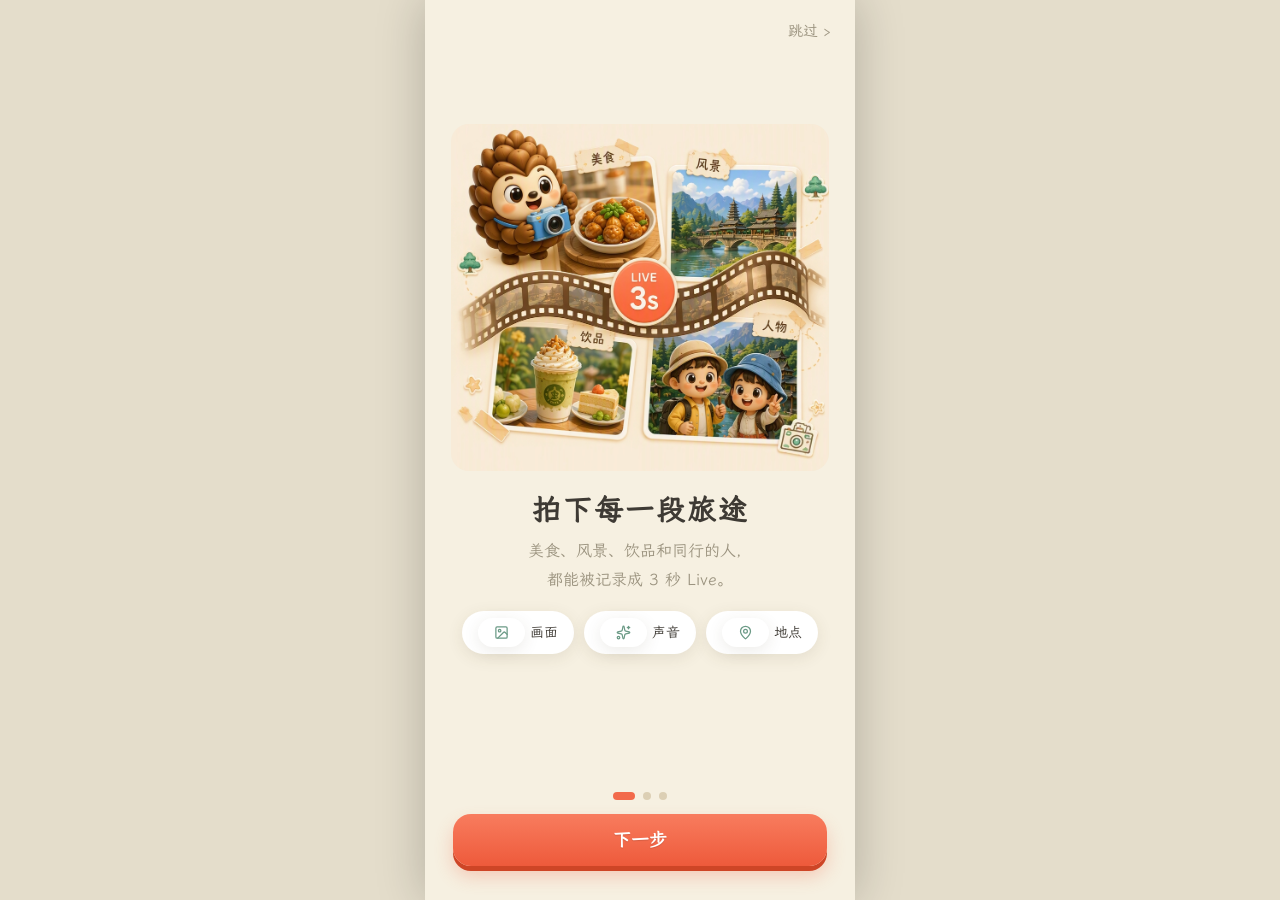
==== index.html @ c7f0e6ef "贵客松 · Live 贴纸手账 web 版" ====
﻿<!DOCTYPE html>
<html lang="zh-CN">
<head>
<meta charset="utf-8">
<meta name="viewport" content="width=device-width, initial-scale=1, maximum-scale=1, user-scalable=no">
<title>贵客松 · Live 贴纸手账</title>
<link rel="stylesheet" href="app.css?v=20260829c">
</head>
<body>

<!-- 引导页（draft03/01/15） -->
<div id="view-onboarding" class="view">
  <span class="ob-skip" onclick="OB.skip()">跳过 ›</span>
  <div class="ob-stage" id="ob-stage"></div>
  <div class="ob-dots" id="ob-dots"></div>
  <div class="ob-actions">
    <button class="btn btn-orange" id="ob-next">下一步</button>
  </div>
</div>

<!-- 首页（draft11） -->
<div id="view-home" class="view">
  <div class="home-head">
    <img class="logo" src="assets/mascot.png">
    <div class="brand"><b>贵客松</b><span>Live旅行贴纸绘本</span></div>
    <span class="head-ico" onclick="Home.openDesk()" style="position:relative"><i data-icon="bell" data-size="20"></i><span class="badge-n" id="bell-badge" style="display:none"></span></span>
    <span class="head-ico" onclick="App.go('square')"><i data-icon="search" data-size="20"></i></span>
  </div>
  <div class="home-title">
    <h1>我的旅行手账</h1>
    <div class="sub">把今天拍到的回忆贴进本子</div>
    <div class="crumb-pill" onclick="Book.open()"><i data-icon="map-pin" data-size="13"></i> 中国 <em>›</em> 贵州 <em>›</em> 黔东南</div>
  </div>
  <div class="home-book-wrap" id="home-book-wrap">
    <canvas id="book3d-canvas"></canvas>
    <img class="desk-mascot" src="assets/env_mascot_stand.png">
    <img class="desk-plant" src="assets/env_plant.png">
    <img class="desk-postcard" src="assets/env_postcard.png">
    <div class="home-open-hint" id="open-hint">👆 点击打开绘本 ✨</div>
  </div>
  <div class="recent-block">
    <div class="recent-title">最近贴纸</div>
    <div class="recent-row" id="recent-row"></div>
  </div>
  <div class="home-cta">
    <button class="btn btn-orange" onclick="Camera.open()"><i data-icon="camera" data-size="19"></i> 拍一段</button>
  </div>

  <!-- 书本模式覆盖层（单页，右侧 ">" 贴纸盘） -->
  <div id="book-overlays">
    <div class="ov-top">
      <span class="ov-close" onclick="Book.close()"><i data-icon="chevron-left" data-size="22"></i></span>
      <span class="crumb-pill sm"><i data-icon="map-pin" data-size="12"></i> <span id="ov-vol">中国 / 贵州 / 全部</span></span>
      <span class="ov-pager">
        <button class="pbtn disabled" id="btn-prev" onclick="Book.flipPrev()">上一页</button>
        <span class="pg-status" id="pg-status">1</span>
        <button class="pbtn" id="btn-next" onclick="Book.flipNext()">下一页</button>
      </span>
    </div>
    <div class="sticker-tray" id="sticker-tray">
      <div class="tray-label">贴纸</div>
      <div class="tray-row" id="tray-row"></div>
      <div class="tray-label">图案贴纸</div>
      <div class="tray-row patterns" id="tray-patterns"></div>
    </div>
    <div class="book-tools">
      <span class="tool-pill" id="tool-draw" onclick="Book.toggleDraw()"><i data-icon="pen-tool" data-size="17"></i>画笔</span>
      <span class="tool-pill" id="tool-emoji" onclick="Book.toggleEmojiBar()"><i data-icon="smile" data-size="17"></i>表情</span>
      <span class="tool-pill" onclick="Book.addText()"><i data-icon="type" data-size="17"></i>文字</span>
      <span class="tool-pill" onclick="Print.open()"><i data-icon="printer" data-size="17"></i>打印</span>
    </div>
    <div class="book-hint" id="book-hint"><i data-icon="sparkles" data-size="14"></i> 拖动贴纸到绘本，也可以写字和贴表情</div>
    <div class="emoji-row" id="emoji-row" style="display:none"></div>
  </div>
  <canvas id="draw-layer"></canvas>
</div>

<!-- 拍摄（draft13） -->
<div id="view-camera" class="view">
  <video id="cam-video" autoplay playsinline muted></video>
  <div class="cam-top">
    <span class="cam-x" onclick="Camera.close()"><i data-icon="x" data-size="22"></i></span>
    <span class="cam-loc" onclick="Camera.pickLoc()"><i data-icon="map-pin" data-size="14"></i> 中国 · 贵州 · 黔东南 <em>⌄</em></span>
    <span class="cam-flash" id="cam-flash" onclick="Camera.toggleTorch()"><i data-icon="zap" data-size="19"></i></span>
  </div>
  <img class="cam-mascot" src="assets/env_cam_mascot.png">
  <div class="cam-bottom">
    <div class="cam-styles" id="cam-styles"></div>
    <div class="cam-controls">
      <div class="cam-recent" id="cam-recent" onclick="Camera.openRecent()"><span>最近贴纸</span></div>
      <div id="shutter" onclick="Camera.shoot()"><i data-icon="camera" data-size="30"></i></div>
      <div class="cam-flip" onclick="Camera.flip()"><i data-icon="refresh-cw" data-size="22"></i><span>翻转镜头</span></div>
    </div>
    <div class="cam-hint">拍摄后自动生成贴纸</div>
    <div class="cam-mode"><b data-m="photo" onclick="Camera.setMode('photo')">照片</b><b data-m="live" class="on" onclick="Camera.setMode('live')">Live</b></div>
  </div>
</div>

<!-- 生成页（draft05） -->
<div id="view-gen" class="view">
  <div class="gen-top"><span class="ov-close" onclick="Gen.goHome()"><i data-icon="chevron-left" data-size="22"></i></span><b>正在生成贴纸</b><span class="gen-bg-chip"><i data-icon="download" data-size="13"></i> 后台处理</span></div>
  <div class="gen-ring">
    <svg width="190" height="190">
      <defs><linearGradient id="ring-g" x1="0" y1="0" x2="1" y2="1">
        <stop offset="0" stop-color="#7FB3E8"/><stop offset="1" stop-color="#F26A4B"/>
      </linearGradient></defs>
      <circle cx="95" cy="95" r="82" fill="none" stroke="rgba(127,179,232,.22)" stroke-width="14" stroke-linecap="round"/>
      <circle id="gen-arc" cx="95" cy="95" r="82" fill="none" stroke="url(#ring-g)" stroke-width="14" stroke-linecap="round"
        stroke-dasharray="515" stroke-dashoffset="515" transform="rotate(-90 95 95)"/>
    </svg>
    <div class="pct" id="gen-pct">0<small>%</small></div>
  </div>
  <div class="gen-ip">
    <img src="assets/env_gen_easel.png">
    <span class="bubble" id="gen-bubble">图片生成中…</span>
  </div>
  <div class="gen-style-card" id="gen-style-card"></div>
  <div class="gen-steps" id="gen-steps"></div>
  <div class="gen-hint"><img src="assets/mascot.png"> 你可以继续拍摄，我们会在后台完成处理</div>
  <div class="gen-btns">
    <button class="btn btn-orange" onclick="Gen.continueShooting()"><i data-icon="camera" data-size="18"></i> 继续拍</button>
    <button class="btn btn-ghost" id="gen-later" onclick="Gen.goHome()" disabled>稍后查看</button>
  </div>
</div>

<!-- 广场 -->
<div id="view-square" class="view">
  <div class="page-body" id="square-body"></div>
</div>

<!-- 我的（draft16） -->
<div id="view-profile" class="view">
  <div class="page-body" id="profile-body"></div>
</div>

<!-- 旅行地图（draft08） -->
<div id="view-map" class="view">
  <div class="page-body" id="map-body"></div>
</div>

<!-- 公开范围（draft14） -->
<div id="view-privacy" class="view">
  <div class="page-body" id="privacy-body"></div>
</div>

<!-- 打印 -->
<div id="view-print" class="view">
  <div class="book-top"><span class="back" onclick="Print.close()">‹</span><b style="font-size:19px">打印手账</b></div>
  <div class="page-body" id="print-body"></div>
</div>

<!-- 贴纸详情（draft10/12） -->
<div id="card-mask" class="card-mask" style="display:none" onclick="if(event.target===this)Card.close()">
  <div class="sticker-dialog" id="card-dialog"></div>
</div>

<!-- 放置预览（draft02） -->
<div id="place-overlay" class="place-overlay" style="display:none">
  <div class="place-box" id="place-box"></div>
</div>
<div id="place-bar" class="place-bar" style="display:none">
  <p>拖动贴纸 · 双指缩放 · 旋转调整</p>
  <div class="place-btns">
    <button class="btn btn-ghost btn-sm" onclick="Place.cancel()">取消</button>
    <button class="btn btn-orange btn-sm" onclick="Place.confirm()">确认放置</button>
  </div>
</div>

<img id="drag-ghost">

<!-- 底栏 -->
<nav class="tabbar" id="tabbar">
  <div class="tab on" data-tab="home" onclick="App.go('home')"><i data-icon="home" data-size="21"></i>首页</div>
  <div class="tab" data-tab="camera" onclick="Camera.open()"><i data-icon="camera" data-size="21"></i>拍摄</div>
  <div class="tab" data-tab="square" onclick="App.go('square')"><i data-icon="users" data-size="21"></i>广场</div>
  <div class="tab" data-tab="profile" onclick="App.go('profile')"><i data-icon="user" data-size="21"></i>我的</div>
</nav>

<script src="vendor/three.min.js"></script>
<script src="vendor/page-flip.browser.js"></script>
<script src="icons.js?v=20260829c"></script>
<script src="book3d.js?v=20260829c"></script>
<script src="app.js?v=20260829c"></script>
</body>
</html>
---- app.css ----
@font-face {
  font-family: "LXGW WenKai";
  src: url("fonts/lxgw_wenkai_lite.ttf") format("truetype");
  font-display: swap;
}

:root {
  --cream: #F6F0E1;
  --paper: #FDF9EC;
  --card: #FFFFFF;
  --sage: #8FB9A8;
  --sage-deep: #6B9A86;
  --sage-dark: #4F7A66;
  --orange: #F26A4B;
  --orange-deep: #E2573B;
  --amber: #E8A33D;
  --amber-light: #F7E3B8;
  --ink: #3E3A34;
  --caption: #9B937F;
  --blue: #7FB3E8;
  --line: rgba(0,0,0,.06);
  --shadow: 0 4px 16px rgba(80,66,40,.10);
  --shadow-lg: 0 10px 30px rgba(80,66,40,.16);
  --font-hand: "LXGW WenKai", "霞鹜文楷", "Kaiti SC", "楷体", serif;
}

* { margin: 0; padding: 0; box-sizing: border-box; -webkit-tap-highlight-color: transparent; }
html, body { height: 100%; overflow: hidden; }
body {
  background: var(--cream);
  color: var(--ink);
  font-family: var(--font-hand);
  user-select: none;
}

.ico { display: inline-flex; align-items: center; justify-content: center; line-height: 0; }
.ico svg { stroke: currentColor; }

.view { position: fixed; inset: 0; display: none; flex-direction: column; overflow: hidden; padding-bottom: 70px; }
.view.active { display: flex; }
#view-onboarding, #view-camera { padding-bottom: 0; }

/* ---------- 通用：立体按钮体系（物理边缘 + 按压下沉） ---------- */
.btn {
  border: none; border-radius: 18px; padding: 14px 0; width: 100%;
  font-family: var(--font-hand); font-size: 18px; font-weight: 700; cursor: pointer;
  display: inline-flex; align-items: center; justify-content: center; gap: 6px;
  transition: transform .12s ease, box-shadow .12s ease;
  min-height: 52px;
}
.btn-orange {
  background: linear-gradient(180deg, #F87C5E, #EE5A3B); color: #fff;
  box-shadow: 0 5px 0 #CE4526, 0 10px 18px rgba(242,106,75,.30);
  text-shadow: 0 1px 1px rgba(0,0,0,.12);
}
.btn-orange:active { transform: translateY(4px); box-shadow: 0 1px 0 #CE4526, 0 4px 8px rgba(242,106,75,.25); }
.btn-blue {
  background: linear-gradient(180deg, #8FC0EF, #6FA6E3); color: #fff;
  box-shadow: 0 5px 0 #5489C4, 0 10px 18px rgba(127,179,232,.30);
}
.btn-blue:active { transform: translateY(4px); box-shadow: 0 1px 0 #5489C4, 0 4px 8px rgba(127,179,232,.25); }
.btn-ghost {
  background: linear-gradient(180deg, #FFFFFF, #F3EDDD); color: var(--ink);
  border: 1.5px solid var(--line);
  box-shadow: 0 4px 0 #DCD2BC, 0 8px 14px rgba(80,66,40,.10);
}
.btn-ghost:active { transform: translateY(3px); box-shadow: 0 1px 0 #DCD2BC, 0 3px 6px rgba(80,66,40,.10); }
.btn-sm { width: auto; padding: 9px 22px; font-size: 15px; border-radius: 14px; min-height: 40px; }
.btn[disabled] { opacity: .5; pointer-events: none; }
.badge-n {
  position: absolute; top: -4px; right: -4px; min-width: 18px; height: 18px;
  border-radius: 9px; background: var(--orange); color: #fff;
  font-size: 11px; display: flex; align-items: center; justify-content: center;
  padding: 0 4px; box-shadow: 0 2px 4px rgba(242,106,75,.4);
}

.page-body { flex: 1; overflow-y: auto; padding: 18px 20px 24px; }

/* 贴纸卡：白边 + 和纸胶带 */
.sticker-card {
  background: #fff; padding: 6px;
  border-radius: 14px;
  box-shadow: 0 3px 10px rgba(0,0,0,.16);
  position: relative; flex: none;
}
.sticker-card img { display: block; width: 100%; height: 100%; object-fit: cover; border-radius: 9px; }
.sticker-card::before {
  content: ""; position: absolute; top: -8px; left: 50%;
  width: 36px; height: 14px;
  background: rgba(247,227,184,.9);
  transform: translateX(-50%) rotate(-4deg);
  border-radius: 2px;
  box-shadow: 0 1px 2px rgba(0,0,0,.08);
}

/* 面包屑胶囊 */
.crumb-pill {
  display: inline-flex; align-items: center; gap: 4px;
  background: var(--card); border-radius: 999px; padding: 7px 14px;
  font-size: 14px; color: var(--ink); box-shadow: var(--shadow); cursor: pointer;
}
.crumb-pill em { font-style: normal; color: var(--caption); }
.crumb-pill .ico { color: var(--sage-deep); }
.crumb-pill.sm { font-size: 12px; padding: 5px 10px; }
.ov-top .crumb-pill.sm { max-width: 36%; overflow: hidden; text-overflow: ellipsis; white-space: nowrap; }
.pbtn { white-space: nowrap; }

/* ---------- 底栏 ---------- */
.tabbar {
  position: fixed; bottom: 0; left: 0; right: 0; z-index: 40;
  display: flex; justify-content: space-around; align-items: center;
  background: var(--card); border-top: 1px solid var(--line); padding: 8px 0 14px;
}
.tabbar .tab {
  display: flex; flex-direction: column; align-items: center; gap: 3px;
  font-size: 12px; color: var(--caption); cursor: pointer; padding: 2px 16px;
}
.tabbar .tab.on { color: var(--orange); font-weight: 700; }

/* ---------- 引导页 ---------- */
#view-onboarding { background: var(--cream); z-index: 50; }
.ob-stage { flex: 1; display: flex; flex-direction: column; align-items: center; justify-content: center; padding: 0 26px; text-align: center; overflow: hidden; }
.ob-stage img { max-width: 100%; max-height: 46vh; border-radius: 18px; }
.ob-stage h1 { font-size: 29px; margin-top: 22px; letter-spacing: 2px; }
.ob-stage p { color: var(--caption); font-size: 16px; margin-top: 10px; line-height: 1.8; }
.ob-stage p b { color: var(--orange); }
.ob-chips { display: flex; gap: 10px; margin-top: 16px; }
.ob-chips span {
  display: inline-flex; align-items: center; gap: 5px;
  background: var(--card); border-radius: 999px; padding: 7px 16px;
  font-size: 14px; box-shadow: var(--shadow);
}
.ob-chips .ico { color: var(--sage-deep); }
.ob-dots { display: flex; gap: 8px; justify-content: center; padding: 14px; }
.ob-dots i { width: 8px; height: 8px; border-radius: 50%; background: #DCCFB4; transition: all .2s; }
.ob-dots i.on { width: 22px; border-radius: 5px; background: var(--orange); }
.ob-skip { position: absolute; top: 22px; right: 24px; color: var(--caption); font-size: 15px; cursor: pointer; z-index: 2; }
.ob-actions { padding: 0 28px 34px; }

/* ---------- 首页（draft11） ---------- */
.home-head { display: flex; align-items: center; gap: 10px; padding: 18px 20px 0; }
.home-head .logo { width: 46px; height: 46px; border-radius: 50%; background: #fff; box-shadow: var(--shadow); }
.home-head .brand { line-height: 1.25; }
.home-head .brand b { font-size: 19px; letter-spacing: 1px; }
.home-head .brand span { display: block; font-size: 11px; color: var(--caption); }
.home-head .head-ico {
  width: 40px; height: 40px; border-radius: 50%;
  background: linear-gradient(180deg, #FFFFFF, #F3EDDD);
  display: inline-flex; align-items: center; justify-content: center;
  box-shadow: 0 3px 0 #E2D8C2, 0 6px 10px rgba(80,66,40,.10);
  color: var(--sage-dark); cursor: pointer;
  transition: transform .12s, box-shadow .12s;
}
.home-head .head-ico:active { transform: translateY(2px); box-shadow: 0 1px 0 #E2D8C2; }
.home-head .head-ico:first-of-type { margin-left: auto; }
.home-title { padding: 14px 22px 0; }
.home-title h1 { font-size: 30px; letter-spacing: 1px; }
.home-title .sub { color: var(--caption); font-size: 14px; margin: 4px 0 10px; }
.home-book-wrap { flex: 1 1 auto; position: relative; display: flex; flex-direction: column; align-items: center; justify-content: center; cursor: pointer; min-height: 0; }
#book3d-canvas { width: min(88vw, 400px); height: 100%; max-height: 470px; touch-action: none; }
.home-book-wrap .desk-mascot { position: absolute; top: 0; right: 2px; width: 96px; pointer-events: none; }
.home-book-wrap .desk-plant { position: absolute; bottom: 30px; left: -4px; width: 68px; pointer-events: none; }
.home-book-wrap .desk-postcard { position: absolute; bottom: 16px; right: -4px; width: 62px; border-radius: 8px; transform: rotate(7deg); pointer-events: none; box-shadow: var(--shadow); }
.home-open-hint { color: var(--caption); font-size: 14px; margin-top: 2px; }
.recent-block { padding: 0 22px; }
.recent-title { font-size: 16px; font-weight: 700; margin-bottom: 10px; }
.recent-row { display: flex; gap: 12px; overflow-x: auto; padding: 8px 2px 12px; min-height: 20px; }
.recent-row .sticker-card { width: 64px; height: 64px; cursor: pointer; }
.recent-row .sticker-card:nth-child(2n) { transform: rotate(2.5deg); }
.recent-row .sticker-card:nth-child(2n+1) { transform: rotate(-2deg); }
.recent-row .empty { color: var(--caption); font-size: 14px; padding: 8px 0; }
.home-cta { padding: 4px 22px 10px; }

/* ---------- 书本模式覆盖层（draft09） ---------- */
body.book-mode .home-head, body.book-mode .home-title,
body.book-mode .recent-block, body.book-mode .home-cta,
body.book-mode .tabbar, body.book-mode .home-open-hint,
body.book-mode .desk-mascot, body.book-mode .desk-plant,
body.book-mode .desk-postcard { display: none !important; }
body.book-mode .home-book-wrap { position: fixed; inset: 0; z-index: 30; background: var(--wood, #EDE0C7); }
body.book-mode #book3d-canvas { width: 100%; height: 100%; max-height: none; }

#book-overlays { display: none; }
body.book-mode #book-overlays { display: block; }
.ov-top {
  position: fixed; top: 0; left: 0; right: 0; z-index: 60;
  display: flex; align-items: center; gap: 8px; padding: 12px 14px;
}
.ov-close {
  width: 40px; height: 40px; border-radius: 50%;
  background: linear-gradient(180deg, #FFFFFF, #F3EDDD);
  display: inline-flex; align-items: center; justify-content: center;
  box-shadow: 0 3px 0 #E2D8C2, 0 6px 10px rgba(80,66,40,.10);
  cursor: pointer; color: var(--ink);
  transition: transform .12s, box-shadow .12s;
}
.ov-close:active { transform: translateY(2px); box-shadow: 0 1px 0 #E2D8C2; }
.ov-pager { margin-left: auto; display: inline-flex; align-items: center; gap: 8px; }
.pbtn {
  border: none; color: var(--ink);
  background: linear-gradient(180deg, #FFFFFF, #F3EDDD);
  border-radius: 999px; padding: 9px 15px; font-size: 13px; font-family: var(--font-hand);
  box-shadow: 0 3px 0 #DCD2BC, 0 6px 10px rgba(80,66,40,.12); cursor: pointer;
  transition: transform .12s, box-shadow .12s;
}
.pbtn:active { transform: translateY(2px); box-shadow: 0 1px 0 #DCD2BC, 0 3px 5px rgba(80,66,40,.12); }
.pbtn.disabled { opacity: .4; pointer-events: none; }
.pg-status {
  min-width: 34px; text-align: center; font-size: 14px; color: var(--ink);
  background: var(--card); border-radius: 999px; padding: 6px 10px; box-shadow: var(--shadow);
}
.book-tools {
  position: fixed; bottom: 66px; left: 0; right: 0; z-index: 60;
  display: flex; justify-content: center; gap: 12px; pointer-events: none;
}
.tool-pill {
  pointer-events: auto;
  display: inline-flex; align-items: center; gap: 5px;
  background: linear-gradient(180deg, #FFFFFF, #F3EDDD);
  border-radius: 999px; padding: 10px 18px;
  font-size: 14px; cursor: pointer; color: var(--ink);
  box-shadow: 0 3px 0 #DCD2BC, 0 6px 10px rgba(80,66,40,.12);
  transition: transform .12s, box-shadow .12s;
}
.tool-pill:active { transform: translateY(2px); box-shadow: 0 1px 0 #DCD2BC; }
.tool-pill .ico { color: var(--orange); }
.tool-pill.on {
  background: linear-gradient(180deg, #57504A, #3E3A34); color: #fff;
  box-shadow: 0 3px 0 #24211D, 0 6px 10px rgba(0,0,0,.25);
}
.tool-pill.on .ico { color: var(--amber-light); }
.book-hint {
  position: fixed; bottom: 18px; left: 50%; transform: translateX(-50%); z-index: 60;
  display: inline-flex; align-items: center; gap: 6px; white-space: nowrap;
  background: rgba(255,255,255,.85); border-radius: 999px; padding: 8px 18px;
  font-size: 13px; color: var(--caption); box-shadow: var(--shadow);
}
.book-hint .ico { color: var(--amber); }
.emoji-row { position: fixed; bottom: 122px; left: 0; right: 0; z-index: 61; background: var(--card); display: flex; gap: 6px; padding: 10px 16px; box-shadow: var(--shadow); }
.emoji-row span { font-size: 24px; padding: 4px 8px; border-radius: 10px; cursor: pointer; }
.emoji-row span.on { background: var(--amber-light); }
#draw-layer { display: none; }
body.book-mode #draw-layer { position: fixed; inset: 0; z-index: 55; }

/* 书本下方贴纸托盘（物理贴纸卡：底边厚度 + 双层影 + 按压下沉） */
.sticker-tray {
  position: fixed; left: 0; right: 0; bottom: 122px; z-index: 60;
  padding: 16px 16px 0;
  background: linear-gradient(180deg, rgba(246,240,225,0), rgba(246,240,225,.94) 30%);
}
.tray-label { font-size: 13px; color: var(--caption); padding-left: 6px; }
.tray-row { display: flex; gap: 12px; overflow-x: auto; padding: 10px 4px 14px; }
.tray-row .sticker-card {
  width: 72px; height: 72px; cursor: pointer;
  box-shadow: 0 3px 0 #E2D8C2, 0 8px 14px rgba(80,66,40,.18);
  transition: transform .12s, box-shadow .12s;
}
.tray-row .sticker-card:active { transform: translateY(2px); box-shadow: 0 1px 0 #E2D8C2, 0 3px 6px rgba(80,66,40,.18); }
.tray-row .tray-empty { color: var(--caption); font-size: 13px; padding: 12px 6px; flex: none; width: 108px; line-height: 1.6; }
.tray-sep { flex: none; width: 1px; align-self: stretch; margin: 10px 2px; background: var(--line); }
/* 图案贴纸：异形模切，无卡无边框 */
.tray-row.patterns { padding: 6px 4px 12px; gap: 10px; }
.pattern-card { flex: none; width: 58px; height: 58px; cursor: pointer; transition: transform .12s; }
.pattern-card img { width: 100%; height: 100%; object-fit: contain; filter: drop-shadow(0 3px 4px rgba(60,45,25,.28)); }
.pattern-card:active { transform: scale(.92); }

/* ---------- 拍摄（draft13） ---------- */
#view-camera { background: #1a1a1a; }
#cam-video { position: absolute; inset: 0; width: 100%; height: 100%; object-fit: cover; }
.cam-top {
  position: absolute; top: 0; left: 0; right: 0; z-index: 5;
  display: flex; align-items: center; padding: 16px 16px 0;
}
.cam-x, .cam-flash {
  width: 40px; height: 40px; border-radius: 50%;
  background: rgba(0,0,0,.35); color: #fff;
  display: inline-flex; align-items: center; justify-content: center; cursor: pointer;
}
.cam-flash.on { color: var(--amber); }
.cam-loc {
  margin: 0 auto; display: inline-flex; align-items: center; gap: 5px;
  background: rgba(0,0,0,.35); color: #fff;
  border-radius: 999px; padding: 8px 16px; font-size: 14px;
}
.cam-loc em { font-style: normal; opacity: .7; }
.cam-mascot { position: absolute; right: 12px; bottom: 300px; width: 74px; z-index: 4; pointer-events: none; }
.cam-bottom {
  position: absolute; left: 0; right: 0; bottom: 0; z-index: 5;
  background: linear-gradient(transparent, rgba(0,0,0,.55) 26%);
  padding: 30px 0 18px;
}
.cam-styles {
  display: flex; gap: 14px; overflow-x: auto; padding: 6px 20px 14px;
}
.cam-style { flex: none; text-align: center; cursor: pointer; color: #fff; }
.cam-style img {
  width: 62px; height: 62px; object-fit: cover; border-radius: 14px;
  border: 2.5px solid transparent; display: block;
}
.cam-style.on img { border-color: #fff; box-shadow: 0 0 0 2px rgba(255,255,255,.35); }
.cam-style span { font-size: 13px; margin-top: 4px; display: block; text-shadow: 0 1px 4px rgba(0,0,0,.6); }
.cam-controls { display: flex; align-items: center; justify-content: space-around; padding: 4px 26px 0; }
#shutter {
  width: 78px; height: 78px; border-radius: 50%;
  background: linear-gradient(180deg, #F87C5E, #EE5A3B);
  border: 5px solid rgba(255,255,255,.9);
  display: flex; align-items: center; justify-content: center;
  color: #fff; cursor: pointer;
  box-shadow: 0 6px 0 #CE4526, 0 12px 20px rgba(0,0,0,.4);
  transition: transform .12s, box-shadow .12s;
}
#shutter:active { transform: translateY(4px); box-shadow: 0 2px 0 #CE4526, 0 5px 10px rgba(0,0,0,.4); }
#shutter.rec { background: #d33; transform: scale(.92); }
.cam-recent, .cam-flip { width: 64px; text-align: center; color: #fff; font-size: 12px; cursor: pointer; }
.cam-recent img { width: 52px; height: 52px; border-radius: 12px; object-fit: cover; display: block; margin: 0 auto 3px; border: 2px solid rgba(255,255,255,.8); }
.cam-recent .ph {
  width: 52px; height: 52px; border-radius: 12px; margin: 0 auto 3px;
  background: rgba(255,255,255,.18); border: 2px dashed rgba(255,255,255,.5);
}
.cam-flip .ico { display: flex; width: 52px; height: 52px; border-radius: 50%; background: rgba(255,255,255,.18); align-items: center; justify-content: center; margin: 0 auto 3px; }
.cam-hint { text-align: center; color: rgba(255,255,255,.85); font-size: 13px; margin-top: 10px; }
.cam-mode {
  display: flex; justify-content: center; gap: 4px; margin-top: 8px;
}
.cam-mode b {
  font-weight: 400; font-size: 14px; color: rgba(255,255,255,.75);
  padding: 5px 18px; border-radius: 999px; cursor: pointer;
}
.cam-mode b.on { background: var(--orange); color: #fff; font-weight: 700; }

/* ---------- 生成页（draft05） ---------- */
#view-gen { background: var(--cream); align-items: center; overflow-y: auto; }
.gen-top { width: 100%; display: flex; align-items: center; padding: 14px 16px 0; }
.gen-top b { font-size: 19px; margin: 0 auto; }
.gen-bg-chip {
  display: inline-flex; align-items: center; gap: 4px;
  background: var(--card); border-radius: 999px; padding: 6px 12px;
  font-size: 12px; color: var(--caption); box-shadow: var(--shadow);
}
.gen-ring { position: relative; margin-top: 22px; }
.gen-ring .pct {
  position: absolute; inset: 0; display: flex; align-items: center; justify-content: center;
  font-size: 46px; font-weight: 700; color: var(--ink);
}
.gen-ring .pct small { font-size: 20px; margin-top: 14px; }
.gen-ip { position: relative; margin-top: 10px; width: 240px; }
.gen-ip img { width: 100%; border-radius: 16px; }
.gen-ip .bubble {
  position: absolute; top: -14px; left: 50%; transform: translateX(-50%);
  background: var(--card); border-radius: 14px; padding: 7px 16px;
  font-size: 14px; box-shadow: var(--shadow); white-space: nowrap;
}
.gen-style-card {
  margin-top: 14px; background: var(--card); border-radius: 16px;
  padding: 10px 14px; display: flex; align-items: center; gap: 10px; box-shadow: var(--shadow);
}
.gen-style-card img { width: 52px; height: 52px; border-radius: 10px; object-fit: cover; }
.gen-steps {
  width: calc(100% - 48px); margin-top: 14px; background: var(--card);
  border-radius: 18px; padding: 16px 20px; box-shadow: var(--shadow);
}
.gen-step { display: flex; align-items: center; gap: 12px; padding: 9px 0; font-size: 15px; color: var(--caption); }
.gen-step .dot {
  width: 34px; height: 34px; border-radius: 50%; background: var(--cream);
  display: inline-flex; align-items: center; justify-content: center; font-size: 15px;
}
.gen-step .st { margin-left: auto; font-size: 13px; }
.gen-step.done { color: var(--ink); }
.gen-step.done .dot { background: var(--sage); color: #fff; }
.gen-step.doing { color: var(--ink); }
.gen-step.doing .dot { background: var(--orange); color: #fff; }
.gen-hint { display: flex; align-items: center; gap: 8px; margin-top: 16px; font-size: 14px; color: var(--caption); }
.gen-hint img { width: 26px; }
.gen-btns { width: calc(100% - 48px); margin-top: 16px; display: flex; flex-direction: column; gap: 10px; padding-bottom: 26px; }
.gen-btns .btn-ghost[disabled] { opacity: .45; }

/* ---------- 广场（draft07） ---------- */
.sq-head { display: flex; align-items: center; gap: 10px; }
.sq-head .logo { width: 44px; height: 44px; border-radius: 50%; background: #fff; box-shadow: var(--shadow); }
.sq-head .brand b { font-size: 18px; }
.sq-head .brand span { display: block; font-size: 11px; color: var(--caption); }
.sq-title { font-size: 26px; margin-top: 14px; }
.sq-sub { color: var(--caption); font-size: 14px; margin-top: 2px; }
.sq-search {
  margin-top: 12px; background: var(--card); border-radius: 999px;
  padding: 11px 18px; color: var(--caption); font-size: 14px;
  display: flex; align-items: center; gap: 8px; box-shadow: var(--shadow);
}
.sq-search .filter { margin-left: auto; color: var(--ink); }
.sq-tabs { display: flex; gap: 26px; margin: 16px 0 14px; }
.sq-tabs b { font-size: 17px; color: var(--caption); cursor: pointer; font-weight: 400; padding-bottom: 4px; }
.sq-tabs b.on { color: var(--ink); font-weight: 700; border-bottom: 3px solid var(--sage-deep); }
.friend-card { background: var(--card); border-radius: 20px; padding: 16px; box-shadow: var(--shadow); margin-bottom: 16px; }
.friend-head { display: flex; align-items: center; gap: 10px; }
.friend-head .avatar { width: 44px; height: 44px; border-radius: 50%; background: var(--cream); }
.friend-head .badge {
  margin-left: auto; font-size: 12px; color: var(--sage-dark);
  background: #EAF3EE; border-radius: 999px; padding: 5px 10px;
  display: inline-flex; align-items: center; gap: 4px;
}
.friend-books { display: flex; gap: 12px; margin-top: 12px; }
.sq-book {
  width: 108px; height: 138px; border-radius: 10px; flex: none;
  background: var(--sage); color: #F5F1E4; padding: 12px 10px;
  display: flex; flex-direction: column; justify-content: flex-end;
  font-size: 16px; line-height: 1.35; box-shadow: inset -4px 0 0 rgba(0,0,0,.12), var(--shadow);
}
.sq-book.blue { background: #7FA3C8; }
.friend-thumbs { display: flex; gap: 10px; align-items: center; }
.friend-thumbs .sticker-card { width: 78px; height: 78px; }
.friend-btns { display: flex; gap: 10px; margin-top: 14px; }
.friend-btns .btn { font-size: 15px; padding: 11px 0; }

/* ---------- 我的（draft16） ---------- */
.pf-head { display: flex; align-items: center; gap: 14px; }
.pf-head .avatar { width: 68px; height: 68px; border-radius: 50%; background: #fff; box-shadow: var(--shadow); }
.pf-head b { font-size: 24px; }
.pf-head .bio { font-size: 13px; color: var(--caption); margin-top: 2px; }
.pf-head .settings {
  margin-left: auto; width: 40px; height: 40px; border-radius: 50%;
  background: var(--card); display: inline-flex; align-items: center; justify-content: center;
  box-shadow: var(--shadow); color: var(--sage-dark); cursor: pointer;
}
.stat-row {
  margin-top: 18px; background: var(--card); border-radius: 20px;
  display: flex; padding: 16px 0; box-shadow: var(--shadow);
}
.stat-cell { flex: 1; text-align: center; }
.stat-cell + .stat-cell { border-left: 1px solid var(--line); }
.stat-cell .ico { display: flex; justify-content: center; margin-bottom: 4px; }
.stat-cell b { font-size: 26px; display: block; }
.stat-cell span { font-size: 13px; color: var(--caption); }
.two-cards { display: flex; gap: 12px; margin-top: 14px; }
.mini-card {
  flex: 1; background: var(--card); border-radius: 20px; padding: 12px;
  box-shadow: var(--shadow); cursor: pointer;
}
.mini-card .mc-title { font-size: 16px; font-weight: 700; display: flex; align-items: center; gap: 6px; }
.mini-card .mc-title .ico { margin-left: auto; color: var(--amber); }
.mini-card .mc-foot { text-align: center; margin-top: 8px; font-size: 15px; }
.mini-card .mc-foot b { font-size: 22px; }
.mini-card .mc-foot span { color: var(--caption); font-size: 12px; display: block; }
.mini-card img.foldmap { width: 100%; border-radius: 12px; margin-top: 8px; }
/* 展物柜：空木架，收藏后由 JS 摆入贴纸 */
.shelf {
  margin-top: 10px; border-radius: 12px; padding: 10px 10px 6px;
  background: linear-gradient(180deg, #C89A6B, #B3865A);
  box-shadow: inset 0 2px 8px rgba(0,0,0,.25);
}
.shelf .row {
  display: flex; gap: 8px; align-items: flex-end; min-height: 62px;
  border-bottom: 6px solid #A1754C; padding: 6px 4px 2px;
}
.shelf .row + .row { margin-top: 4px; }
.shelf .slot {
  flex: 1; height: 52px; border-radius: 8px;
  border: 2px dashed rgba(255,255,255,.4);
  display: flex; align-items: center; justify-content: center;
  color: rgba(255,255,255,.65); font-size: 11px;
}
.shelf .slot img { width: 100%; height: 100%; object-fit: cover; border-radius: 6px; border: 3px solid #fff; box-shadow: 0 2px 5px rgba(0,0,0,.25); }
.shelf-empty { text-align: center; color: rgba(255,255,255,.8); font-size: 12px; padding: 6px 0 2px; }
.list-card { margin-top: 14px; background: var(--card); border-radius: 20px; box-shadow: var(--shadow); overflow: hidden; }
.list-row { display: flex; align-items: center; gap: 12px; padding: 16px 18px; cursor: pointer; }
.list-row + .list-row { border-top: 1px solid var(--line); }
.list-row .ico:first-child { color: var(--sage-deep); }
.list-row .t { flex: 1; font-size: 16px; }
.list-row .v { color: var(--amber); font-size: 14px; }
.list-row .ico:last-child { color: var(--caption); }

/* ---------- 旅行地图（draft08） ---------- */
.map-title { display: flex; align-items: center; gap: 12px; font-size: 22px; font-weight: 700; }
.map-title .back { cursor: pointer; display: inline-flex; }
.map-card { margin-top: 14px; background: var(--card); border-radius: 20px; padding: 14px; box-shadow: var(--shadow); }
.map-card img { width: 100%; border-radius: 12px; }
.map-stats { margin-top: 10px; font-size: 17px; }
.map-stats b { font-size: 24px; color: var(--orange); }
.map-city {
  display: flex; align-items: center; gap: 12px; background: var(--card);
  border-radius: 16px; padding: 10px 12px; margin-top: 12px; box-shadow: var(--shadow);
}
.map-city .thumb { width: 58px; height: 58px; border-radius: 12px; object-fit: cover; position: relative; }
.map-city .live { position: absolute; top: 3px; left: 3px; background: var(--orange); color: #fff; font-size: 9px; border-radius: 6px; padding: 1px 5px; }
.map-city .info { flex: 1; }
.map-city .info b { font-size: 18px; }
.map-city .info span { display: block; font-size: 13px; color: var(--caption); margin-top: 2px; }
.map-city .btn { width: auto; padding: 9px 18px; font-size: 14px; }
.map-poster-btn { margin-top: 18px; }

/* ---------- 公开范围（draft14） ---------- */
.pv-cards { display: grid; grid-template-columns: 1fr 1fr; gap: 12px; margin-top: 14px; }
.pv-card {
  background: var(--card); border-radius: 18px; padding: 16px 14px;
  box-shadow: var(--shadow); cursor: pointer; border: 2px solid transparent;
  min-height: 120px; position: relative;
}
.pv-card b { font-size: 17px; display: block; }
.pv-card span { font-size: 12px; color: var(--caption); }
.pv-card .pv-ico { margin-top: 12px; color: var(--sage-deep); }
.pv-card.on { border-color: var(--sage-deep); background: #F2F8F4; }
.pv-card .pv-check {
  position: absolute; top: 10px; right: 10px; width: 22px; height: 22px;
  border-radius: 6px; border: 2px solid var(--line); color: transparent;
  display: inline-flex; align-items: center; justify-content: center;
}
.pv-card.on .pv-check { background: var(--blue); border-color: var(--blue); color: #fff; }
.pv-chapter { display: flex; align-items: center; gap: 10px; padding: 13px 0; border-bottom: 1px solid var(--line); }
.pv-chapter b { font-size: 17px; }
.pv-chapter .tag { font-size: 12px; border-radius: 8px; padding: 3px 9px; background: #EAF3EE; color: var(--sage-dark); }
.pv-chapter .tag.priv { background: #FBEDE3; color: var(--orange-deep); }
.pv-chapter .btn { margin-left: auto; width: auto; padding: 7px 18px; font-size: 13px; }
.pv-hint { font-size: 13px; color: var(--caption); margin: 14px 0; }

/* ---------- 贴纸详情（draft10/12） ---------- */
.card-mask {
  position: fixed; inset: 0; z-index: 90; background: rgba(40,34,26,.45);
  display: flex; align-items: center; justify-content: center; padding: 22px;
}
.sticker-dialog {
  width: 100%; max-width: 380px; background: var(--card); border-radius: 22px;
  padding: 14px; box-shadow: var(--shadow-lg); max-height: 92%; overflow-y: auto;
}
.sd-video { position: relative; border-radius: 16px; overflow: hidden; background: #111; }
.sd-video video, .sd-video img { width: 100%; display: block; aspect-ratio: 1/1; object-fit: cover; }
.sd-video .live-tag {
  position: absolute; top: 10px; left: 10px; background: var(--orange); color: #fff;
  font-size: 11px; font-weight: 700; border-radius: 8px; padding: 3px 8px;
}
.sd-video .play {
  position: absolute; inset: 0; display: flex; align-items: center; justify-content: center;
  color: rgba(255,255,255,.9); pointer-events: none;
}
.sd-video .wave {
  position: absolute; left: 10px; right: 10px; bottom: 8px; height: 22px;
  display: flex; align-items: flex-end; gap: 2px;
}
.sd-video .wave i { flex: 1; background: rgba(255,255,255,.75); border-radius: 2px; }
.sd-title { display: flex; align-items: center; gap: 8px; margin-top: 12px; }
.sd-title img { width: 34px; height: 34px; }
.sd-title b { font-size: 20px; }
.sd-info .line { display: flex; align-items: center; gap: 8px; font-size: 14px; color: var(--ink); margin-top: 8px; }
.sd-info .line .ico { color: var(--caption); }
.sd-note-label { font-size: 13px; color: var(--caption); margin-top: 14px; }
.sd-note {
  width: 100%; border: none; background: var(--cream); border-radius: 12px;
  padding: 12px; font-family: var(--font-hand); font-size: 15px; margin-top: 6px;
  min-height: 64px; outline: none; resize: none;
}
.sd-actions { display: flex; align-items: center; gap: 18px; margin-top: 12px; justify-content: center; }
.sd-fav { display: inline-flex; flex-direction: column; align-items: center; gap: 3px; font-size: 12px; color: var(--caption); cursor: pointer; }
.sd-fav .ico { color: #D8CFBB; }
.sd-fav.on .ico { color: var(--orange); fill: var(--orange); }
.sd-fav.on svg { fill: var(--orange); }
.sd-btns { display: flex; gap: 10px; margin-top: 12px; }
.sd-btns .btn { font-size: 15px; }

/* ---------- 好友申请（draft04） ---------- */
.friend-dialog {
  width: 100%; max-width: 360px; background: var(--card); border-radius: 22px;
  padding: 20px 18px; box-shadow: var(--shadow-lg); position: relative;
  max-height: 92%; overflow-y: auto; text-align: center;
}
.friend-dialog h2 { font-size: 19px; }
.friend-dialog .avatar { width: 74px; height: 74px; border-radius: 50%; margin-top: 12px; background: var(--cream); }
.friend-dialog .fname { font-size: 20px; font-weight: 700; margin-top: 6px; }
.friend-dialog .fbio { font-size: 13px; color: var(--caption); }
.friend-dialog .fcommon {
  display: inline-flex; align-items: center; gap: 5px; margin-top: 8px;
  background: var(--cream); border-radius: 999px; padding: 6px 14px; font-size: 13px;
}
.fd-shelf { text-align: left; margin-top: 14px; font-size: 15px; font-weight: 700; }
.fd-grid { display: grid; grid-template-columns: repeat(6, 1fr); gap: 6px; margin-top: 8px; }
.fd-grid img { width: 100%; aspect-ratio: 1/1; object-fit: cover; border-radius: 8px; border: 2px solid #fff; box-shadow: var(--shadow); }
.fd-input {
  width: 100%; border: none; background: var(--cream); border-radius: 14px;
  padding: 13px; font-family: var(--font-hand); font-size: 15px; margin-top: 14px; outline: none;
}
.fd-tip { font-size: 12px; color: var(--caption); margin-top: 10px; }
.fd-btns { display: flex; gap: 10px; margin-top: 12px; align-items: center; }
.fd-mascot { width: 64px; }
.fd-btns .btn { font-size: 15px; }

/* ---------- 放置（draft02） ---------- */
.place-overlay { position: fixed; inset: 0; z-index: 80; }
.place-box { position: absolute; touch-action: none; }
.place-box img { width: 100%; height: 100%; object-fit: cover; border-radius: 10px; }
.place-bar {
  position: fixed; bottom: 0; left: 0; right: 0; z-index: 85;
  background: var(--card); border-radius: 22px 22px 0 0; padding: 18px 22px 26px;
  box-shadow: var(--shadow-lg); text-align: center;
}
.place-bar::before { content: ""; display: block; width: 44px; height: 4px; border-radius: 2px; background: #DCD2BC; margin: 0 auto 12px; }
.place-bar p { color: var(--ink); font-size: 16px; margin-bottom: 14px; }
.place-btns { display: flex; gap: 10px; justify-content: center; }
.place-btns .btn-orange { flex: 1; }
.place-btns .btn-ghost { width: auto; padding: 9px 24px; }

#drag-ghost {
  position: fixed; width: 90px; height: 90px; display: none; z-index: 95;
  pointer-events: none; object-fit: contain;
  filter: drop-shadow(0 10px 14px rgba(60,45,25,.35));
  transform: rotate(-5deg) scale(1.05);
}

/* 页上贴纸编辑框（虚线选中 + 三柄） */
.pe-backdrop { position: fixed; inset: 0; z-index: 75; }
.page-edit {
  position: absolute; border: 2px dashed var(--orange); border-radius: 10px;
  cursor: move; touch-action: none;
}
.pe-h {
  position: absolute; width: 30px; height: 30px; border-radius: 50%;
  display: inline-flex; align-items: center; justify-content: center;
  color: #fff; cursor: pointer; box-shadow: 0 2px 6px rgba(0,0,0,.28);
  touch-action: none;
}
.pe-rot { top: -15px; left: -15px; background: var(--blue); }
.pe-del { top: -15px; right: -15px; background: var(--orange); }
.pe-scale { bottom: -15px; right: -15px; background: var(--sage-deep); }

/* 打印 */
#print-preview { background: #fff; }
.book-top { display: flex; align-items: center; gap: 12px; padding: 16px 20px 8px; }
.book-top .back { font-size: 26px; cursor: pointer; padding: 0 8px; }

/* 挑战列表（保留） */
.challenge-item { display: flex; align-items: center; gap: 10px; background: var(--card); border-radius: 14px; padding: 12px 14px; margin-top: 10px; box-shadow: var(--shadow); }
.challenge-item.dim { opacity: .5; }
.challenge-item .info { flex: 1; }
.challenge-item .info b { font-size: 16px; display: block; }
.challenge-item .info span { font-size: 12px; color: var(--caption); }
.challenge-item .cnt { color: var(--amber); font-size: 15px; }

/* ---------- 桌面端：手机尺寸居中 ---------- */
@media (min-width: 520px) {
  body { background: #E4DDCB; }
  body::before {
    content: ""; position: fixed; top: 0; bottom: 0; left: 50%; width: 430px;
    transform: translateX(-50%);
    background: var(--cream);
    box-shadow: 0 0 46px rgba(0,0,0,.22);
    z-index: -1;
  }
  .view { left: 50% !important; right: auto !important; width: 430px; transform: translateX(-50%); }
  .tabbar, .place-bar, .emoji-row, .book-tools, .ov-top {
    left: 50% !important; right: auto !important;
    width: 430px;
    transform: translateX(-50%);
  }
  body.book-mode .home-book-wrap {
    left: 50%; right: auto;
    width: 430px;
    transform: translateX(-50%);
  }
  .sticker-tray { left: 50% !important; right: auto !important; width: 430px; transform: translateX(-50%); }
  body.book-mode #draw-layer {
    left: 50%; right: auto;
    width: 430px;
    transform: translateX(-50%);
  }
}
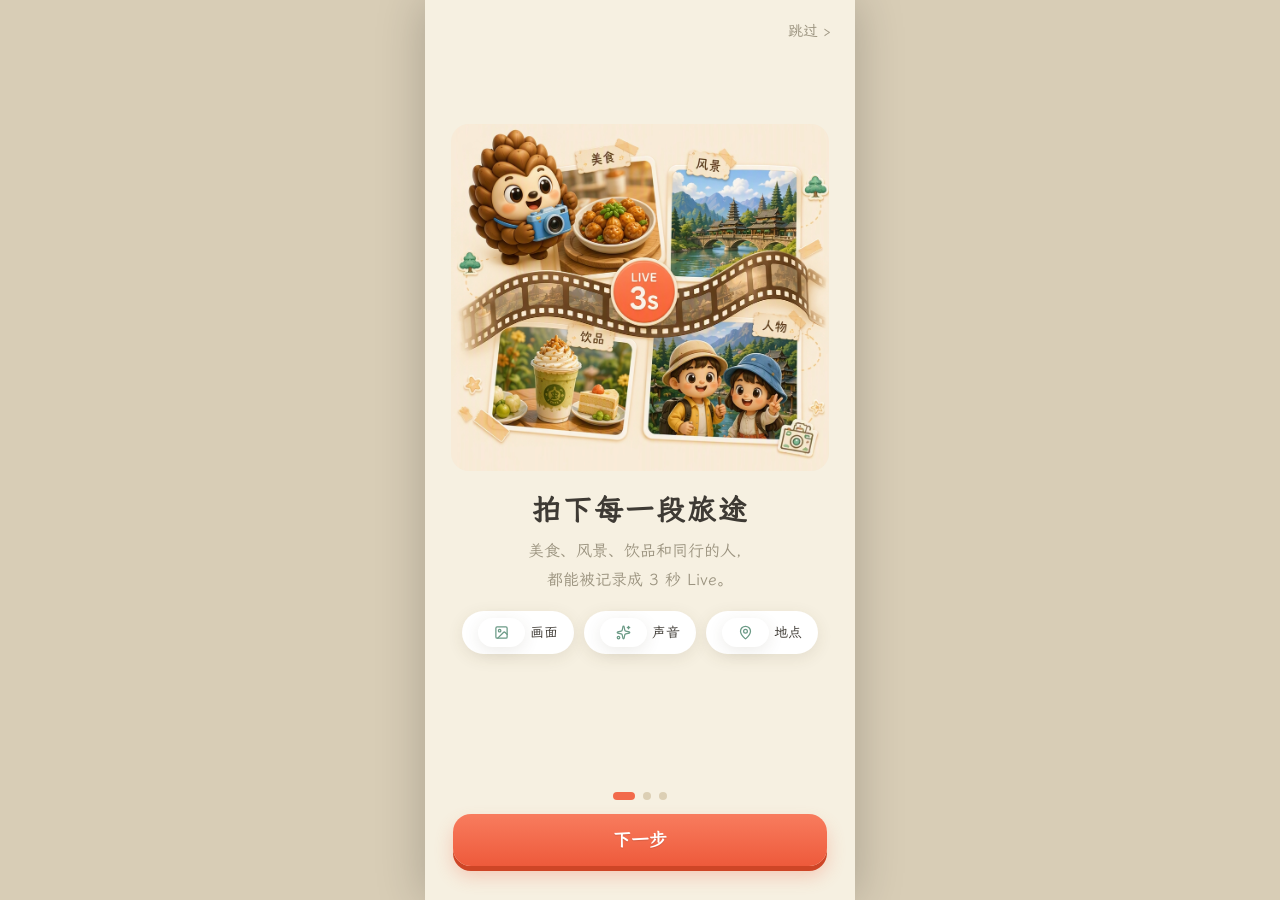
==== commit ce687b92: "AI 风格管线（豆包代理服务器 key 走环境变量）+ Seedream5 默认模型" ====
--- a/index.html
+++ b/index.html
@@ -3,8 +3,8 @@
 <head>
 <meta charset="utf-8">
 <meta name="viewport" content="width=device-width, initial-scale=1, maximum-scale=1, user-scalable=no">
-<title>贵客松 · Live 贴纸手账</title>
-<link rel="stylesheet" href="app.css?v=20260829c">
+<title>素行记 · Live 贴纸手账</title>
+<link rel="stylesheet" href="app.css?v=20260829d">
 </head>
 <body>
 
@@ -22,7 +22,7 @@
 <div id="view-home" class="view">
   <div class="home-head">
     <img class="logo" src="assets/mascot.png">
-    <div class="brand"><b>贵客松</b><span>Live旅行贴纸绘本</span></div>
+    <div class="brand"><b>素行记</b><span>Live旅行贴纸绘本</span></div>
     <span class="head-ico" onclick="Home.openDesk()" style="position:relative"><i data-icon="bell" data-size="20"></i><span class="badge-n" id="bell-badge" style="display:none"></span></span>
     <span class="head-ico" onclick="App.go('square')"><i data-icon="search" data-size="20"></i></span>
   </div>
@@ -33,10 +33,6 @@
   </div>
   <div class="home-book-wrap" id="home-book-wrap">
     <canvas id="book3d-canvas"></canvas>
-    <img class="desk-mascot" src="assets/env_mascot_stand.png">
-    <img class="desk-plant" src="assets/env_plant.png">
-    <img class="desk-postcard" src="assets/env_postcard.png">
-    <div class="home-open-hint" id="open-hint">👆 点击打开绘本 ✨</div>
   </div>
   <div class="recent-block">
     <div class="recent-title">最近贴纸</div>
@@ -50,7 +46,9 @@
   <div id="book-overlays">
     <div class="ov-top">
       <span class="ov-close" onclick="Book.close()"><i data-icon="chevron-left" data-size="22"></i></span>
-      <span class="crumb-pill sm"><i data-icon="map-pin" data-size="12"></i> <span id="ov-vol">中国 / 贵州 / 全部</span></span>
+      <span class="vol-nav" id="vol-nav">
+        <b data-l="0" onclick="Book.setLevel(0)">中国</b><b data-l="1" class="on" onclick="Book.setLevel(1)">贵州</b><b data-l="2" onclick="Book.setLevel(2)">黔东南</b>
+      </span>
       <span class="ov-pager">
         <button class="pbtn disabled" id="btn-prev" onclick="Book.flipPrev()">上一页</button>
         <span class="pg-status" id="pg-status">1</span>
@@ -64,8 +62,6 @@
       <div class="tray-row patterns" id="tray-patterns"></div>
     </div>
     <div class="book-tools">
-      <span class="tool-pill" id="tool-draw" onclick="Book.toggleDraw()"><i data-icon="pen-tool" data-size="17"></i>画笔</span>
-      <span class="tool-pill" id="tool-emoji" onclick="Book.toggleEmojiBar()"><i data-icon="smile" data-size="17"></i>表情</span>
       <span class="tool-pill" onclick="Book.addText()"><i data-icon="type" data-size="17"></i>文字</span>
       <span class="tool-pill" onclick="Print.open()"><i data-icon="printer" data-size="17"></i>打印</span>
     </div>
@@ -83,9 +79,11 @@
     <span class="cam-loc" onclick="Camera.pickLoc()"><i data-icon="map-pin" data-size="14"></i> 中国 · 贵州 · 黔东南 <em>⌄</em></span>
     <span class="cam-flash" id="cam-flash" onclick="Camera.toggleTorch()"><i data-icon="zap" data-size="19"></i></span>
   </div>
-  <img class="cam-mascot" src="assets/env_cam_mascot.png">
   <div class="cam-bottom">
-    <div class="cam-styles" id="cam-styles"></div>
+    <div class="wheel sm" id="mode-wheel">
+      <b data-m="frame" class="on">相框贴纸</b><b data-m="cutout">抠图贴纸</b>
+    </div>
+    <div class="wheel" id="style-wheel"></div>
     <div class="cam-controls">
       <div class="cam-recent" id="cam-recent" onclick="Camera.openRecent()"><span>最近贴纸</span></div>
       <div id="shutter" onclick="Camera.shoot()"><i data-icon="camera" data-size="30"></i></div>
@@ -178,8 +176,9 @@
 
 <script src="vendor/three.min.js"></script>
 <script src="vendor/page-flip.browser.js"></script>
-<script src="icons.js?v=20260829c"></script>
-<script src="book3d.js?v=20260829c"></script>
-<script src="app.js?v=20260829c"></script>
+<script src="icons.js?v=20260829d"></script>
+<script src="cutout.js?v=20260829d"></script>
+<script src="book3d.js?v=20260829d"></script>
+<script src="app.js?v=20260829d"></script>
 </body>
 </html>
--- a/app.css
+++ b/app.css
@@ -1,6 +1,11 @@
 @font-face {
   font-family: "LXGW WenKai";
   src: url("fonts/lxgw_wenkai_lite.ttf") format("truetype");
+  font-display: swap;
+}
+@font-face {
+  font-family: "QingChun";
+  src: url("fonts/qingchun.ttf") format("truetype");
   font-display: swap;
 }
 
@@ -27,7 +32,10 @@
 * { margin: 0; padding: 0; box-sizing: border-box; -webkit-tap-highlight-color: transparent; }
 html, body { height: 100%; overflow: hidden; }
 body {
-  background: var(--cream);
+  /* 全屋背景：上墙下桌（与 3D 场景墙面/桌面同色衔接） */
+  background:
+    linear-gradient(180deg, rgba(120,85,45,0) 39%, rgba(120,85,45,.13) 41%, rgba(120,85,45,0) 43.5%),
+    linear-gradient(180deg, #F5EBD5 0%, #F0E2C6 41%, #E9DABE 41%, #E2CDA6 100%);
   color: var(--ink);
   font-family: var(--font-hand);
   user-select: none;
@@ -75,6 +83,10 @@
 }
 
 .page-body { flex: 1; overflow-y: auto; padding: 18px 20px 24px; }
+#profile-body { display: flex; flex-direction: column; gap: 22px; }
+#profile-body .stat-row, #profile-body .two-cards, #profile-body .list-card { margin-top: 0; }
+#profile-body .list-card { flex: 1; display: flex; flex-direction: column; justify-content: space-evenly; }
+#profile-body .list-row { padding: 18px; }
 
 /* 贴纸卡：白边 + 和纸胶带 */
 .sticker-card {
@@ -104,6 +116,19 @@
 .crumb-pill.sm { font-size: 12px; padding: 5px 10px; }
 .ov-top .crumb-pill.sm { max-width: 36%; overflow: hidden; text-overflow: ellipsis; white-space: nowrap; }
 .pbtn { white-space: nowrap; }
+/* 卷导航：国家/省份/城市 分段切换 */
+.vol-nav {
+  display: inline-flex; align-items: center;
+  background: linear-gradient(180deg, #FFFFFF, #F3EDDD);
+  border-radius: 999px; padding: 3px;
+  box-shadow: 0 3px 0 #E2D8C2, 0 6px 10px rgba(80,66,40,.10);
+}
+.vol-nav b {
+  font-weight: 400; font-size: 12px; padding: 6px 12px; border-radius: 999px;
+  cursor: pointer; color: var(--caption); white-space: nowrap;
+  max-width: 74px; overflow: hidden; text-overflow: ellipsis;
+}
+.vol-nav b.on { background: var(--sage); color: #fff; font-weight: 700; }
 
 /* ---------- 底栏 ---------- */
 .tabbar {
@@ -155,29 +180,53 @@
 .home-head .head-ico:first-of-type { margin-left: auto; }
 .home-title { padding: 14px 22px 0; }
 .home-title h1 { font-size: 30px; letter-spacing: 1px; }
-.home-title .sub { color: var(--caption); font-size: 14px; margin: 4px 0 10px; }
-.home-book-wrap { flex: 1 1 auto; position: relative; display: flex; flex-direction: column; align-items: center; justify-content: center; cursor: pointer; min-height: 0; }
-#book3d-canvas { width: min(88vw, 400px); height: 100%; max-height: 470px; touch-action: none; }
-.home-book-wrap .desk-mascot { position: absolute; top: 0; right: 2px; width: 96px; pointer-events: none; }
-.home-book-wrap .desk-plant { position: absolute; bottom: 30px; left: -4px; width: 68px; pointer-events: none; }
-.home-book-wrap .desk-postcard { position: absolute; bottom: 16px; right: -4px; width: 62px; border-radius: 8px; transform: rotate(7deg); pointer-events: none; box-shadow: var(--shadow); }
-.home-open-hint { color: var(--caption); font-size: 14px; margin-top: 2px; }
-.recent-block { padding: 0 22px; }
+.home-title .sub { color: var(--ink); font-size: 14px; margin: 4px 0 10px; text-shadow: 0 1px 3px rgba(255,255,255,.65); }
+.rich-edit {
+  width: 100%; min-height: 110px; max-height: 220px; overflow-y: auto;
+  border: none; background: var(--cream); border-radius: 12px;
+  padding: 12px; font-family: var(--font-hand); font-size: 16px; margin-top: 8px;
+  outline: none; line-height: 1.7;
+}
+.sd-tip { font-size: 12px; color: var(--caption); margin-left: auto; font-weight: 400; }
+.size-row { display: flex; gap: 10px; justify-content: center; margin-top: 12px; }
+.size-row b {
+  font-weight: 400; font-size: 14px; color: var(--caption);
+  background: var(--cream); border-radius: 999px; padding: 6px 16px; cursor: pointer;
+}
+.size-row b.on { background: var(--ink); color: #fff; font-weight: 700; }
+.color-row { display: flex; gap: 12px; justify-content: center; margin-top: 14px; }
+.csw {
+  width: 30px; height: 30px; border-radius: 50%; cursor: pointer;
+  border: 2.5px solid transparent; box-shadow: 0 2px 5px rgba(0,0,0,.2);
+}
+.csw.on { border-color: var(--ink); transform: scale(1.15); }
+.home-book-wrap { position: absolute; inset: 0; z-index: 0; cursor: pointer; }
+#book3d-canvas { width: 100%; height: 100%; max-height: none; touch-action: none; }
+.home-head, .home-title, .recent-block, .home-cta { position: relative; z-index: 1; }
+.home-book-wrap .desk-mascot { z-index: 1; }
+.home-book-wrap .desk-mascot { position: absolute; top: 70px; right: 6px; width: 84px; pointer-events: none; }
+.home-open-hint {
+  position: absolute; left: 50%; top: 63.5%; z-index: 1;
+  transform: translateX(-50%);
+  color: var(--ink); font-size: 14px; pointer-events: none;
+  background: rgba(255,255,255,.78); border-radius: 999px; padding: 7px 16px;
+  box-shadow: var(--shadow); white-space: nowrap;
+}
+.recent-block { position: absolute; left: 0; right: 0; bottom: 158px; z-index: 1; padding: 0 22px; }
 .recent-title { font-size: 16px; font-weight: 700; margin-bottom: 10px; }
 .recent-row { display: flex; gap: 12px; overflow-x: auto; padding: 8px 2px 12px; min-height: 20px; }
 .recent-row .sticker-card { width: 64px; height: 64px; cursor: pointer; }
 .recent-row .sticker-card:nth-child(2n) { transform: rotate(2.5deg); }
 .recent-row .sticker-card:nth-child(2n+1) { transform: rotate(-2deg); }
 .recent-row .empty { color: var(--caption); font-size: 14px; padding: 8px 0; }
-.home-cta { padding: 4px 22px 10px; }
+.home-cta { position: absolute; left: 0; right: 0; bottom: 84px; z-index: 1; padding: 4px 22px 10px; }
 
 /* ---------- 书本模式覆盖层（draft09） ---------- */
 body.book-mode .home-head, body.book-mode .home-title,
 body.book-mode .recent-block, body.book-mode .home-cta,
-body.book-mode .tabbar, body.book-mode .home-open-hint,
-body.book-mode .desk-mascot, body.book-mode .desk-plant,
-body.book-mode .desk-postcard { display: none !important; }
-body.book-mode .home-book-wrap { position: fixed; inset: 0; z-index: 30; background: var(--wood, #EDE0C7); }
+body.book-mode .tabbar, body.book-mode .home-open-hint { display: none !important; }
+
+body.book-mode .home-book-wrap { position: fixed; inset: 0; z-index: 30; }
 body.book-mode #book3d-canvas { width: 100%; height: 100%; max-height: none; }
 
 #book-overlays { display: none; }
@@ -210,7 +259,7 @@
   background: var(--card); border-radius: 999px; padding: 6px 10px; box-shadow: var(--shadow);
 }
 .book-tools {
-  position: fixed; bottom: 66px; left: 0; right: 0; z-index: 60;
+  position: fixed; bottom: 52px; left: 0; right: 0; z-index: 60;
   display: flex; justify-content: center; gap: 12px; pointer-events: none;
 }
 .tool-pill {
@@ -230,13 +279,13 @@
 }
 .tool-pill.on .ico { color: var(--amber-light); }
 .book-hint {
-  position: fixed; bottom: 18px; left: 50%; transform: translateX(-50%); z-index: 60;
+  position: fixed; bottom: 8px; left: 50%; transform: translateX(-50%); z-index: 60;
   display: inline-flex; align-items: center; gap: 6px; white-space: nowrap;
   background: rgba(255,255,255,.85); border-radius: 999px; padding: 8px 18px;
   font-size: 13px; color: var(--caption); box-shadow: var(--shadow);
 }
 .book-hint .ico { color: var(--amber); }
-.emoji-row { position: fixed; bottom: 122px; left: 0; right: 0; z-index: 61; background: var(--card); display: flex; gap: 6px; padding: 10px 16px; box-shadow: var(--shadow); }
+.emoji-row { position: fixed; bottom: 292px; left: 0; right: 0; z-index: 61; background: var(--card); display: flex; gap: 6px; padding: 10px 16px; box-shadow: var(--shadow); }
 .emoji-row span { font-size: 24px; padding: 4px 8px; border-radius: 10px; cursor: pointer; }
 .emoji-row span.on { background: var(--amber-light); }
 #draw-layer { display: none; }
@@ -244,23 +293,26 @@
 
 /* 书本下方贴纸托盘（物理贴纸卡：底边厚度 + 双层影 + 按压下沉） */
 .sticker-tray {
-  position: fixed; left: 0; right: 0; bottom: 122px; z-index: 60;
-  padding: 16px 16px 0;
-  background: linear-gradient(180deg, rgba(246,240,225,0), rgba(246,240,225,.94) 30%);
-}
-.tray-label { font-size: 13px; color: var(--caption); padding-left: 6px; }
-.tray-row { display: flex; gap: 12px; overflow-x: auto; padding: 10px 4px 14px; }
+  position: fixed; left: 0; right: 0; bottom: 100px; z-index: 60;
+  padding: 12px 16px 0;
+}
+.tray-label { font-size: 13px; font-weight: 700; color: var(--ink); padding-left: 6px; text-shadow: 0 1px 2px rgba(255,255,255,.5); }
+.tray-row { display: flex; gap: 10px; overflow-x: auto; padding: 6px 4px 8px; scrollbar-width: none; }
+.tray-row::-webkit-scrollbar { display: none; }
 .tray-row .sticker-card {
-  width: 72px; height: 72px; cursor: pointer;
+  width: 62px; height: 62px; cursor: pointer;
   box-shadow: 0 3px 0 #E2D8C2, 0 8px 14px rgba(80,66,40,.18);
   transition: transform .12s, box-shadow .12s;
 }
 .tray-row .sticker-card:active { transform: translateY(2px); box-shadow: 0 1px 0 #E2D8C2, 0 3px 6px rgba(80,66,40,.18); }
-.tray-row .tray-empty { color: var(--caption); font-size: 13px; padding: 12px 6px; flex: none; width: 108px; line-height: 1.6; }
+.tray-row .tray-empty {
+  color: #5A5348; font-size: 13px; padding: 8px 10px; flex: none; width: 118px; line-height: 1.6;
+  background: rgba(255,255,255,.6); border-radius: 10px;
+}
 .tray-sep { flex: none; width: 1px; align-self: stretch; margin: 10px 2px; background: var(--line); }
 /* 图案贴纸：异形模切，无卡无边框 */
-.tray-row.patterns { padding: 6px 4px 12px; gap: 10px; }
-.pattern-card { flex: none; width: 58px; height: 58px; cursor: pointer; transition: transform .12s; }
+.tray-row.patterns { padding: 4px 4px 8px; gap: 9px; }
+.pattern-card { flex: none; width: 50px; height: 50px; cursor: pointer; transition: transform .12s; }
 .pattern-card img { width: 100%; height: 100%; object-fit: contain; filter: drop-shadow(0 3px 4px rgba(60,45,25,.28)); }
 .pattern-card:active { transform: scale(.92); }
 
@@ -283,22 +335,33 @@
   border-radius: 999px; padding: 8px 16px; font-size: 14px;
 }
 .cam-loc em { font-style: normal; opacity: .7; }
-.cam-mascot { position: absolute; right: 12px; bottom: 300px; width: 74px; z-index: 4; pointer-events: none; }
+.cam-mascot3d { position: absolute; right: 8px; bottom: 300px; width: 110px; height: 132px; z-index: 4; pointer-events: none; }
+/* 纯文字滚轮选择器（模式/风格） */
+.wheel {
+  display: flex; gap: 24px; overflow-x: auto; scrollbar-width: none;
+  scroll-snap-type: x mandatory;
+  padding: 4px 42% 8px;
+  color: rgba(255,255,255,.6);
+  mask-image: linear-gradient(90deg, transparent, #000 20%, #000 80%, transparent);
+  -webkit-mask-image: linear-gradient(90deg, transparent, #000 20%, #000 80%, transparent);
+}
+.wheel::-webkit-scrollbar { display: none; }
+.wheel b {
+  flex: none; scroll-snap-align: center;
+  font-size: 15px; font-weight: 400; cursor: pointer;
+  text-shadow: 0 1px 4px rgba(0,0,0,.6);
+  transition: all .15s;
+}
+.wheel b.on { color: #fff; font-weight: 700; font-size: 19px; }
+.wheel.sm { padding-top: 0; padding-bottom: 2px; }
+.wheel.sm b { font-size: 13px; }
+.wheel.sm b.on { font-size: 15px; }
 .cam-bottom {
   position: absolute; left: 0; right: 0; bottom: 0; z-index: 5;
   background: linear-gradient(transparent, rgba(0,0,0,.55) 26%);
   padding: 30px 0 18px;
 }
-.cam-styles {
-  display: flex; gap: 14px; overflow-x: auto; padding: 6px 20px 14px;
-}
-.cam-style { flex: none; text-align: center; cursor: pointer; color: #fff; }
-.cam-style img {
-  width: 62px; height: 62px; object-fit: cover; border-radius: 14px;
-  border: 2.5px solid transparent; display: block;
-}
-.cam-style.on img { border-color: #fff; box-shadow: 0 0 0 2px rgba(255,255,255,.35); }
-.cam-style span { font-size: 13px; margin-top: 4px; display: block; text-shadow: 0 1px 4px rgba(0,0,0,.6); }
+.cam-styles { display: none; }
 .cam-controls { display: flex; align-items: center; justify-content: space-around; padding: 4px 26px 0; }
 #shutter {
   width: 78px; height: 78px; border-radius: 50%;
@@ -538,6 +601,12 @@
 .sd-title { display: flex; align-items: center; gap: 8px; margin-top: 12px; }
 .sd-title img { width: 34px; height: 34px; }
 .sd-title b { font-size: 20px; }
+.sd-title-input {
+  flex: 1; border: none; background: transparent; outline: none;
+  font-family: var(--font-hand); font-size: 20px; font-weight: 700; color: var(--ink);
+  border-bottom: 2px dashed transparent; padding: 0 2px;
+}
+.sd-title-input:focus { border-bottom-color: var(--sage); }
 .sd-info .line { display: flex; align-items: center; gap: 8px; font-size: 14px; color: var(--ink); margin-top: 8px; }
 .sd-info .line .ico { color: var(--caption); }
 .sd-note-label { font-size: 13px; color: var(--caption); margin-top: 14px; }
@@ -633,11 +702,13 @@
 
 /* ---------- 桌面端：手机尺寸居中 ---------- */
 @media (min-width: 520px) {
-  body { background: #E4DDCB; }
+  body { background: #D8CDB6; }
   body::before {
     content: ""; position: fixed; top: 0; bottom: 0; left: 50%; width: 430px;
     transform: translateX(-50%);
-    background: var(--cream);
+    background:
+      linear-gradient(180deg, rgba(120,85,45,0) 39%, rgba(120,85,45,.13) 41%, rgba(120,85,45,0) 43.5%),
+      linear-gradient(180deg, #F5EBD5 0%, #F0E2C6 41%, #E9DABE 41%, #E2CDA6 100%);
     box-shadow: 0 0 46px rgba(0,0,0,.22);
     z-index: -1;
   }
